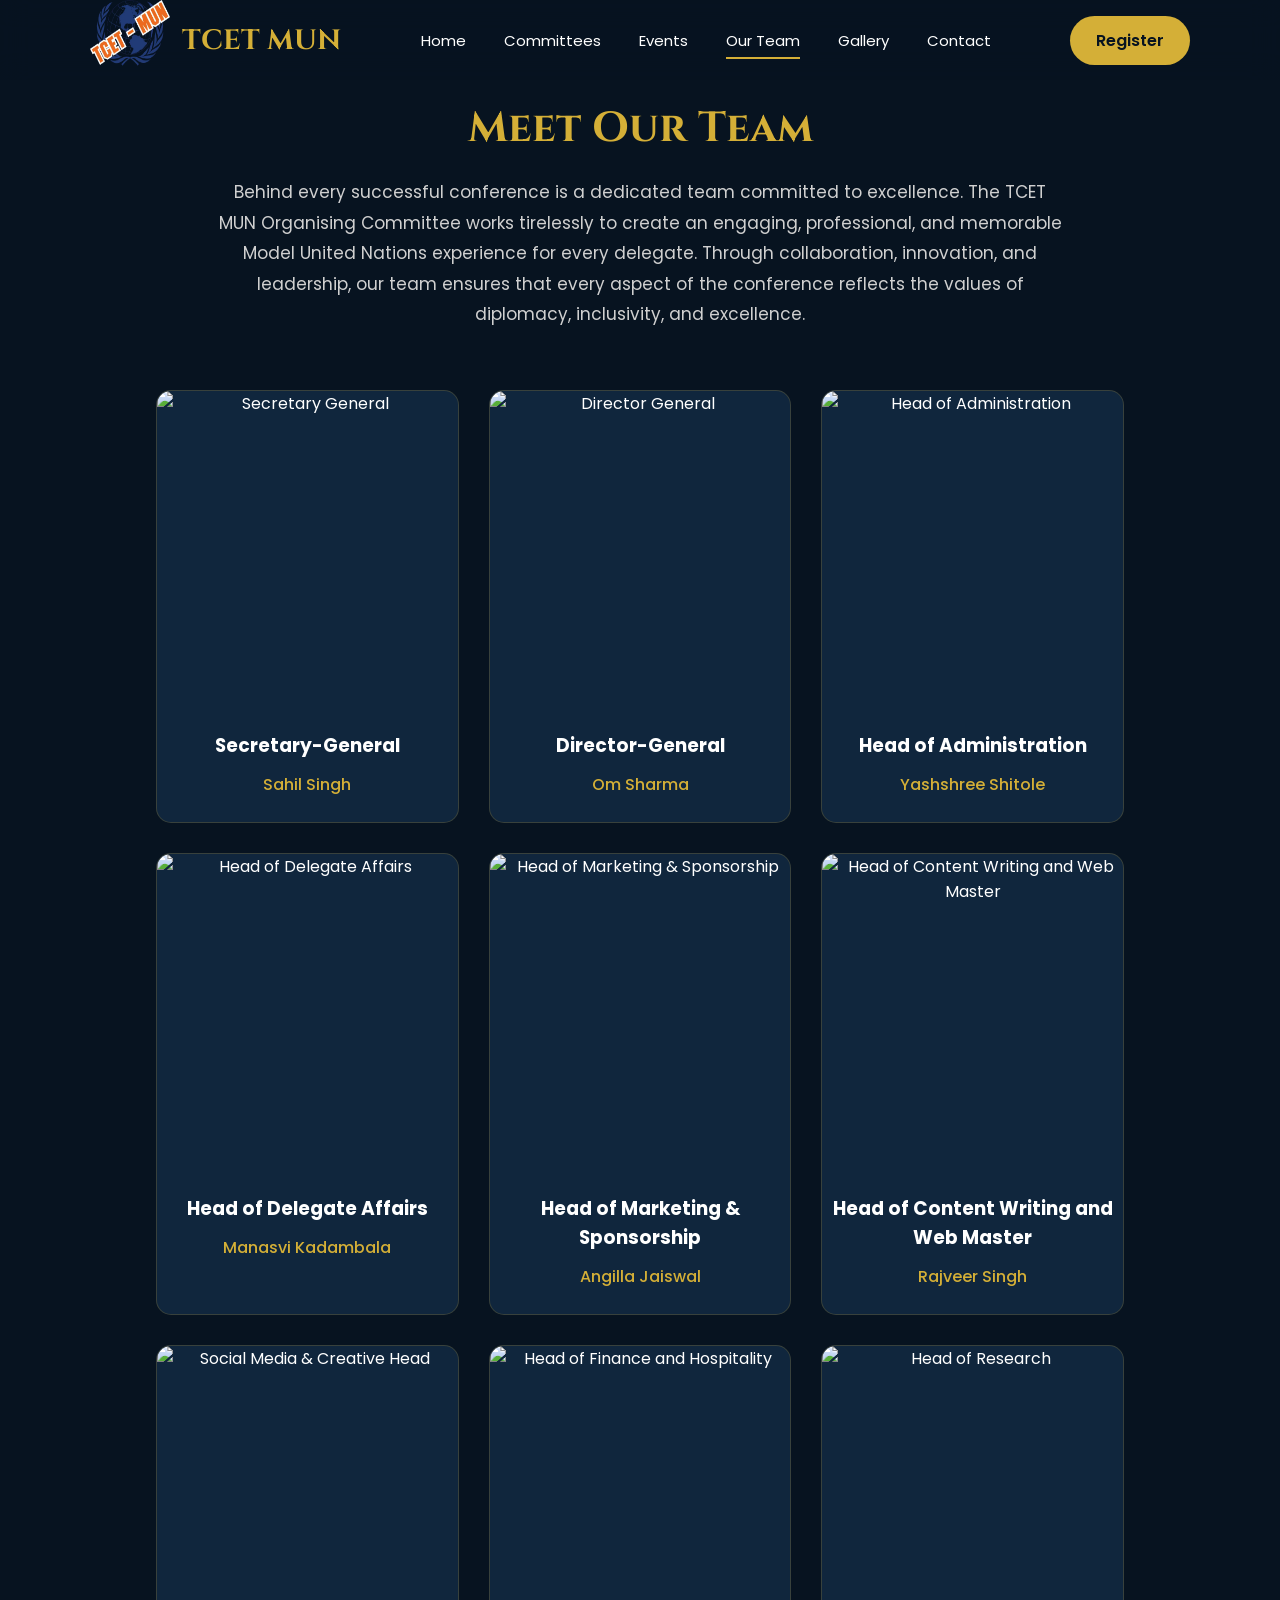
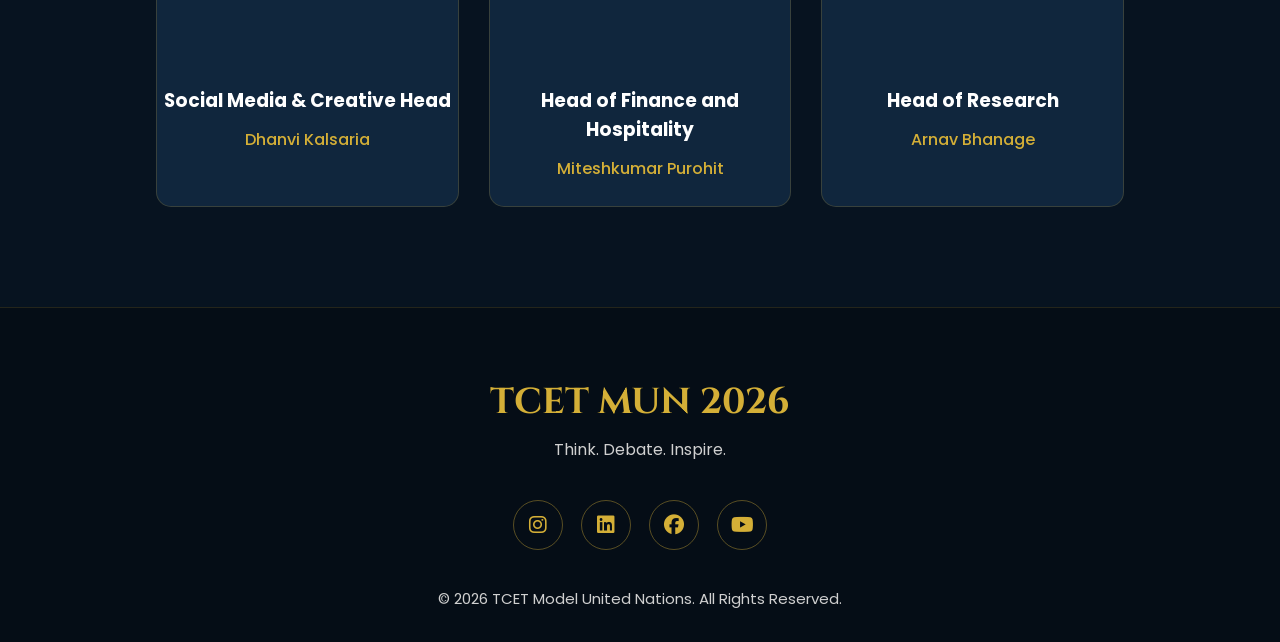
==== team.html @ 5deb4a2e "tcet mun website" ====
<!DOCTYPE html>
<html lang="en">
<head>

<link rel="stylesheet" href="style.css">
    <meta charset="UTF-8">
    <meta name="viewport" content="width=device-width, initial-scale=1.0">

    <title>TCET MUN 2026 | Think. Debate. Inspire.</title>

    <link rel="stylesheet" href="css/style.css">

    <link rel="preconnect" href="https://fonts.googleapis.com">

    <link rel="preconnect" href="https://fonts.gstatic.com" crossorigin>

    <link href="https://fonts.googleapis.com/css2?family=Cinzel:wght@400;500;600;700&family=Poppins:wght@300;400;500;600&display=swap" rel="stylesheet">

    <link rel="stylesheet"
        href="https://cdnjs.cloudflare.com/ajax/libs/font-awesome/6.5.2/css/all.min.css">

</head>

<body>

    <!-- ================= NAVBAR ================= -->

    <header>

        <nav class="navbar">

            <div class="logo">

                <img src="logo.png" alt="TCET MUN Logo">

                <h2>TCET MUN</h2>

            </div>

            <ul class="nav-links">

                <li><a href="index.html">Home</a></li>

                <li><a href="committees.html">Committees</a></li>

                <li><a href="events.html">Events</a></li>

                <li><a href="team.html" class="active">Our Team</a></li>

                <li><a href="gallery.html">Gallery</a></li>

                <li><a href="contact.html">Contact</a></li>

            </ul>

            <a href="#" class="register-btn">Register</a>

            <div class="hamburger">

                <span></span>

                <span></span>

                <span></span>

            </div>

        </nav>

    </header>





<!-- ================= OUR TEAM ================= -->

<section class="team" id="team">

    <div class="container">

        <div class="section-title">
            <h2>Meet Our Team</h2>
            <p>
                Behind every successful conference is a dedicated team committed to excellence.
                The TCET MUN Organising Committee works tirelessly to create an engaging,
                professional, and memorable Model United Nations experience for every delegate.
                Through collaboration, innovation, and leadership, our team ensures that every
                aspect of the conference reflects the values of diplomacy, inclusivity, and excellence.
            </p>
        </div>

        <div class="team-container">

            <div class="team-card">
                <img src="assets/team/member1.jpg" alt="Secretary General">
                <h3>Secretary-General</h3>
                <span>Sahil Singh</span>
            </div>

            <div class="team-card">
                <img src="assets/team/member2.jpg" alt="Director General">
                <h3>Director-General</h3>
                <span>Om Sharma</span>
            </div>

            <div class="team-card">
                <img src="assets/team/member3.jpg" alt="Head of Administration">
                <h3>Head of Administration</h3>
                <span>Yashshree Shitole</span>
            </div>

            <div class="team-card">
                <img src="assets/team/member4.jpg" alt="Head of Delegate Affairs ">
                <h3>Head of Delegate Affairs </h3>
                <span>Manasvi Kadambala</span>
            </div>

             <div class="team-card">
                <img src="assets/team/member3.jpg" alt="Head of Marketing & Sponsorship">
                <h3>Head of Marketing & Sponsorship</h3>
                <span>Angilla Jaiswal</span>
            </div>

            <div class="team-card">
                <img src="assets/team/member3.jpg" alt="Head of Content Writing and Web Master">
                <h3>Head of Content Writing and Web Master</h3>
                <span>Rajveer Singh</span>
            </div>

            <div class="team-card">
                <img src="assets/team/member3.jpg" alt="Social Media & Creative Head ">
                <h3>Social Media & Creative Head </h3>
                <span>Dhanvi Kalsaria</span>
            </div>

             <div class="team-card">
                <img src="assets/team/member3.jpg" alt=" Head of Finance and Hospitality">
                <h3> Head of Finance and Hospitality</h3>
                <span>Miteshkumar Purohit</span>
            </div>

            <div class="team-card">
                <img src="assets/team/member3.jpg" alt="Head of Research ">
                <h3>Head of Research</h3>
                <span>Arnav Bhanage</span>
            </div>

           


        </div>

    </div>

</section>

<!-- ================= FOOTER ================= -->

    <footer>

        <div class="footer-content">

            <h2>

                TCET MUN 2026

            </h2>

            <p>

                Think. Debate. Inspire.

            </p>

            <div class="social-icons">

                <a href="https://www.instagram.com/tcet_mun/"><i class="fab fa-instagram"></i></a>

                <a href="https://in.linkedin.com/company/tcetmun-society"><i class="fab fa-linkedin"></i></a>

                <a href="https://www.facebook.com/tcetmunsociety/"><i class="fab fa-facebook"></i></a>

                <a href="#"><i class="fab fa-youtube"></i></a>

            </div>

            <p class="copyright">

                © 2026 TCET Model United Nations.
                All Rights Reserved.

            </p>

        </div>

    </footer>
 <script src="js/script.js"></script>

</body>

</html>
---- style.css ----
/* =========================================================
   TCET MUN 2026
   STYLE.CSS (PART 1)
   Global + Navbar + Hero
========================================================= */

*{
    margin:0;
    padding:0;
    box-sizing:border-box;
}

html{
    scroll-behavior:smooth;
}

body{
    font-family:'Poppins',sans-serif;
    background:#071320;
    color:#ffffff;
    overflow-x:hidden;
}

img{
    max-width:100%;
    display:block;
}

a{
    text-decoration:none;
    color:inherit;
}

ul{
    list-style:none;
}

.container{
    width:90%;
    max-width:1200px;
    margin:auto;
}

/* =========================================================
   NAVBAR
========================================================= */

header{
    position:fixed;
    width:100%;
    top:0;
    left:0;
    z-index:1000;
}

.navbar{
    width:100%;
    height:80px;

    display:flex;
    justify-content:space-between;
    align-items:center;

    padding:0 7%;

    background:rgba(7,19,32,.75);

    backdrop-filter:blur(14px);

    transition:.35s;
}

.logo{
    display:flex;
    align-items:center;
    gap:12px;
}

.logo img{
    width:80px;
    height:80px;
    object-fit:fill;
}

.logo h2{
    font-family:'Cinzel',serif;
    font-size:28px;
    color:#d4af37;
}

.nav-links{
    display:flex;
    align-items:center;
    gap:38px;
}

.nav-links a{

    color:white;

    font-size:15px;

    transition:.3s;

    position:relative;
}

.nav-links a::after{

    content:"";

    position:absolute;

    left:0;

    bottom:-8px;

    width:0;

    height:2px;

    background:#d4af37;

    transition:.3s;
}

.nav-links a:hover::after,
.nav-links .active::after{

    width:100%;
}

.nav-links a:hover{

    color:#d4af37;
}

.register-btn{

    padding:12px 26px;

    background:#d4af37;

    color:#071320;

    font-weight:600;

    border-radius:40px;

    transition:.3s;
}

.register-btn:hover{

    transform:translateY(-3px);

    background:#f3cf5d;
}

.hamburger{

    display:none;

    flex-direction:column;

    gap:5px;

    cursor:pointer;
}

.hamburger span{

    width:28px;

    height:3px;

    background:white;

    border-radius:10px;
}

/* =========================================================
   HERO
========================================================= */

.hero{

    height:100vh;

    position:relative;

    display:flex;

    justify-content:center;

    align-items:center;

    text-align:center;

    background:url("../assets/hero.jpg") center center/cover no-repeat;
}

.overlay{

    position:absolute;

    inset:0;

    background:rgba(5,13,22,.68);
}

.hero-content{

    position:relative;

    z-index:2;

    width:90%;

    max-width:900px;
}

.tagline{

    letter-spacing:5px;

    color:#d4af37;

    margin-bottom:20px;

    font-size:15px;
}

.hero h1{

    font-family:'Cinzel',serif;

    font-size:85px;

    margin-bottom:15px;

    line-height:1.1;
}

.hero h1 span{

    color:#d4af37;
}

.hero h3{

    font-size:28px;

    font-weight:400;

    margin-bottom:25px;
}

.hero p{

    max-width:760px;

    margin:auto;

    line-height:1.9;

    font-size:18px;

    color:#e4e4e4;
}

.hero-buttons{

    margin-top:45px;

    display:flex;

    justify-content:center;

    gap:20px;

    flex-wrap:wrap;
}

.btn-primary{

    background:#d4af37;

    color:#071320;

    padding:16px 38px;

    border-radius:50px;

    font-weight:600;

    transition:.35s;
}

.btn-primary:hover{

    transform:translateY(-5px);

    background:#f1cb4d;
}

.btn-secondary{

    border:2px solid #d4af37;

    color:#ffffff;

    padding:16px 38px;

    border-radius:50px;

    transition:.35s;
}

.btn-secondary:hover{

    background:#d4af37;

    color:#071320;

    transform:translateY(-5px);
}

/* =========================================================
   SECTION TITLES
========================================================= */

section{

    padding:100px 8%;
}

section h2{

    text-align:center;

    font-size:42px;

    font-family:'Cinzel',serif;

    color:#d4af37;

    margin-bottom:40px;
}

/*=========================================================
    ABOUT SECTION
=========================================================*/

.about{
    background:#0d1b2a;
}

.about .container{
    max-width:1000px;
    margin:auto;
    text-align:center;
}

.about p{
    font-size:18px;
    line-height:1.9;
    color:#d9d9d9;
    margin-top:20px;
}

/*=========================================================
    FEATURES SECTION
=========================================================*/

.features{
    background:#071320;
}

.feature-container{

    display:grid;

    grid-template-columns:repeat(auto-fit,minmax(280px,1fr));

    gap:35px;

    margin-top:60px;
}

.card{

    background:#10263d;

    padding:45px 35px;

    border-radius:18px;

    text-align:center;

    transition:.4s;

    border:1px solid rgba(212,175,55,.25);

    cursor:pointer;
}

.card:hover{

    transform:translateY(-12px);

    box-shadow:0 20px 45px rgba(0,0,0,.35);

    border-color:#d4af37;
}

.card i{

    font-size:55px;

    color:#d4af37;

    margin-bottom:25px;
}

.card h3{

    font-size:24px;

    margin-bottom:18px;

    color:white;
}

.card p{

    color:#cfcfcf;

    line-height:1.8;

    font-size:16px;
}

/*=========================================================
    STATISTICS
=========================================================*/

.stats{

    display:grid;

    grid-template-columns:repeat(auto-fit,minmax(220px,1fr));

    gap:30px;

    background:#10263d;
}

.stat-box{

    background:#071320;

    padding:45px;

    text-align:center;

    border-radius:15px;

    transition:.35s;

    border:1px solid rgba(212,175,55,.2);
}

.stat-box:hover{

    transform:translateY(-10px);

    border-color:#d4af37;
}

.stat-box h2{

    font-size:60px;

    color:#d4af37;

    margin-bottom:12px;

    font-family:'Cinzel',serif;
}

.stat-box p{

    font-size:20px;

    color:#d9d9d9;
}

/*=========================================================
    CALL TO ACTION
=========================================================*/

.cta{

    background:linear-gradient(rgba(7,19,32,.9),
    rgba(7,19,32,.9)),
    url("../assets/cta.jpg") center/cover;

    text-align:center;
}

.cta h2{

    font-size:46px;

    margin-bottom:20px;
}

.cta p{

    width:75%;

    margin:auto;

    font-size:18px;

    line-height:1.9;

    color:#dddddd;

    margin-bottom:40px;
}

.cta .btn-primary{

    font-size:17px;
}

/*=========================================================
    SIMPLE FADE ANIMATION
=========================================================*/

.card,
.stat-box{

    animation:fadeUp .8s ease;
}

@keyframes fadeUp{

    from{

        opacity:0;

        transform:translateY(50px);
    }

    to{

        opacity:1;

        transform:translateY(0);
    }
}


/*=========================================================
    FOOTER
=========================================================*/

footer{
    background:#050d16;
    padding:70px 8% 30px;
    border-top:1px solid rgba(212,175,55,0.15);
}

.footer-content{
    max-width:1000px;
    margin:auto;
    text-align:center;
}

.footer-content h2{
    font-family:'Cinzel',serif;
    color:#d4af37;
    font-size:36px;
    margin-bottom:10px;
}

.footer-content p{
    color:#d0d0d0;
    line-height:1.8;
}

.social-icons{
    display:flex;
    justify-content:center;
    gap:18px;
    margin:35px 0;
}

.social-icons a{
    width:50px;
    height:50px;
    border:1px solid rgba(212,175,55,.4);
    border-radius:50%;
    display:flex;
    justify-content:center;
    align-items:center;
    transition:.35s;
}

.social-icons a i{
    font-size:20px;
    color:#d4af37;
}

.social-icons a:hover{
    background:#d4af37;
    transform:translateY(-5px);
}

.social-icons a:hover i{
    color:#071320;
}

.copyright{
    margin-top:30px;
    font-size:15px;
    color:#8f8f8f;
}

/*=========================================================
    RESPONSIVE DESIGN
=========================================================*/

@media(max-width:991px){

    .navbar{
        padding:0 5%;
    }

    .hero h1{
        font-size:60px;
    }

    .hero h3{
        font-size:24px;
    }

    .hero p{
        font-size:17px;
    }

    .cta p{
        width:90%;
    }

}

@media(max-width:768px){

    .navbar{
        height:75px;
    }

    .hamburger{
        display:flex;
        z-index:1001;
    }

    .register-btn{
        display:none;
    }

    .nav-links{
        position:fixed;
        top:75px;
        right:-100%;
        width:270px;
        height:calc(100vh - 75px);
        background:#071320;
        flex-direction:column;
        justify-content:flex-start;
        align-items:center;
        gap:35px;
        padding-top:50px;
        transition:.4s;
        box-shadow:-5px 0 20px rgba(0,0,0,.3);
    }

    .nav-links.active{
        right:0;
    }

    .hero{
        padding:0 20px;
    }

    .hero h1{
        font-size:48px;
    }

    .hero h3{
        font-size:22px;
    }

    .hero p{
        font-size:16px;
    }

    .hero-buttons{
        flex-direction:column;
        align-items:center;
    }

    .btn-primary,
    .btn-secondary{
        width:240px;
        text-align:center;
    }

    section{
        padding:80px 6%;
    }

    section h2{
        font-size:34px;
    }

    .card{
        padding:35px 25px;
    }

    .stat-box h2{
        font-size:48px;
    }

}

@media(max-width:576px){

    .logo h2{
        font-size:22px;
    }

    .logo img{
        width:45px;
        height:45px;
    }

    .tagline{
        font-size:12px;
        letter-spacing:3px;
    }

    .hero h1{
        font-size:38px;
    }

    .hero h3{
        font-size:18px;
    }

    .hero p{
        font-size:15px;
        line-height:1.8;
    }

    section h2{
        font-size:30px;
    }

    .about p,
    .cta p,
    .card p{
        font-size:15px;
    }

    .footer-content h2{
        font-size:30px;
    }

}

/*=========================================================
    NAVBAR ON SCROLL
=========================================================*/

header.scrolled .navbar{
    background:#071320;
    box-shadow:0 5px 20px rgba(0,0,0,.25);
}

/*=========================================================
    SCROLLBAR
=========================================================*/

::-webkit-scrollbar{
    width:10px;
}

::-webkit-scrollbar-track{
    background:#071320;
}

::-webkit-scrollbar-thumb{
    background:#d4af37;
    border-radius:10px;
}

::-webkit-scrollbar-thumb:hover{
    background:#f2cb4c;
}

/*=========================================================
    SELECTION
=========================================================*/

::selection{
    background:#d4af37;
    color:#071320;
}

/* ================= OUR TEAM ================= */

.team{
    padding:100px 8%;
    background:#071320;
}

.section-title{
    text-align:center;
    max-width:850px;
    margin:auto;
    margin-bottom:60px;
}

.section-title h2{
    font-size:42px;
    color:#d4af37;
    margin-bottom:20px;
    font-family:'Cinzel', serif;
}

.section-title p{
    color:#d0d0d0;
    line-height:1.8;
    font-size:17px;
}

.team-container{
    display:grid;
    grid-template-columns:repeat(auto-fit,minmax(250px,1fr));
    gap:30px;
}

.team-card{
    background:#10263d;
    border-radius:15px;
    overflow:hidden;
    text-align:center;
    transition:.3s;
    border:1px solid rgba(212,175,55,.2);
}

.team-card:hover{
    transform:translateY(-10px);
    border-color:#d4af37;
    box-shadow:0 15px 30px rgba(0,0,0,.3);
}

.team-card img{
    width:100%;
    height:320px;
    object-fit:cover;
}

.team-card h3{
    margin-top:20px;
    color:#ffffff;
}

.team-card span{
    display:block;
    color:#d4af37;
    margin:12px 0 25px;
    font-weight:500;
}
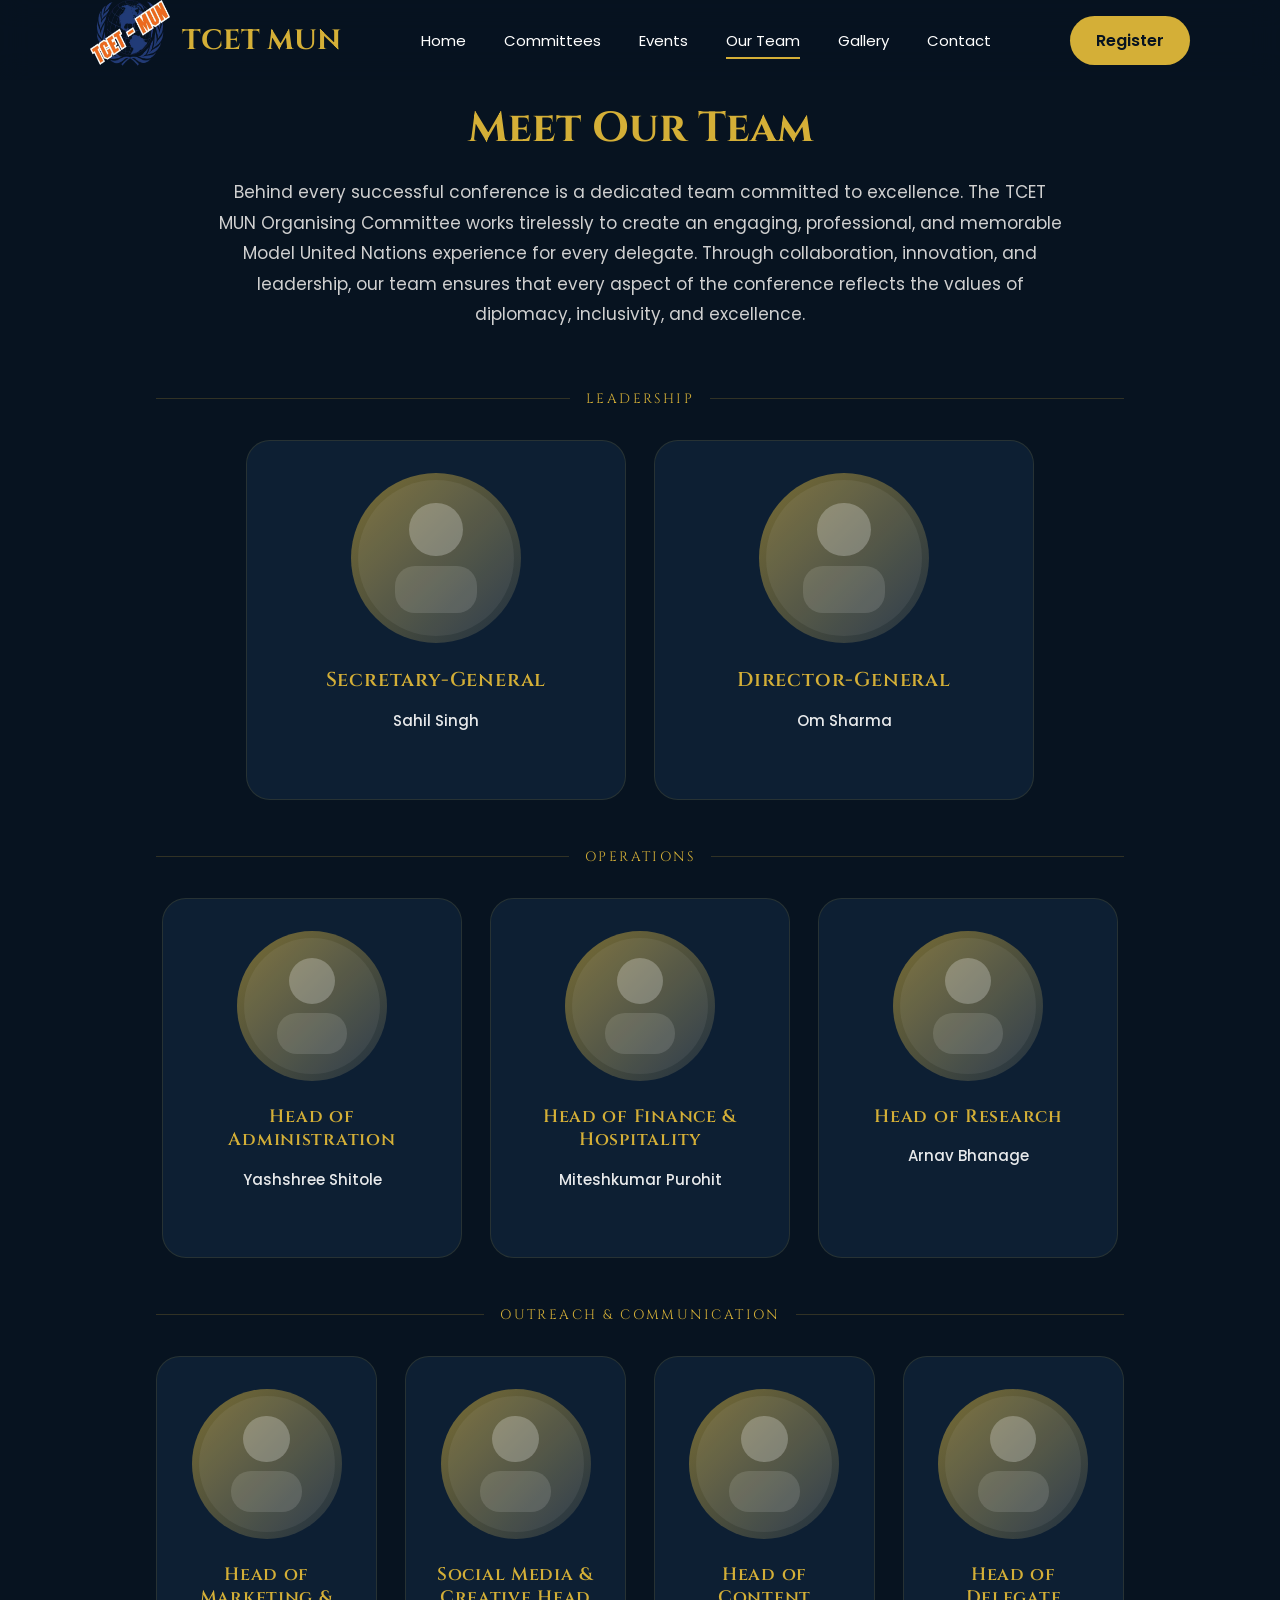
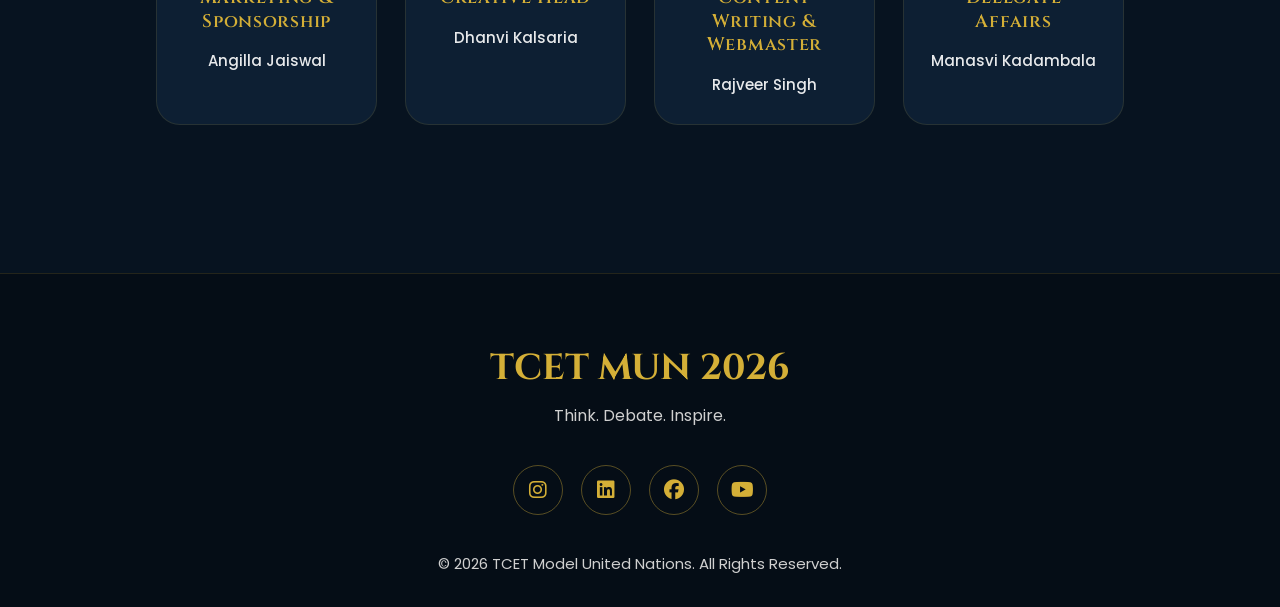
==== commit 1b683f61: "worked on the grid" ====
--- a/team.html
+++ b/team.html
@@ -1,202 +1,230 @@
 <!DOCTYPE html>
 <html lang="en">
 <head>
-
-<link rel="stylesheet" href="style.css">
-    <meta charset="UTF-8">
-    <meta name="viewport" content="width=device-width, initial-scale=1.0">
-
-    <title>TCET MUN 2026 | Think. Debate. Inspire.</title>
-
-    <link rel="stylesheet" href="css/style.css">
-
-    <link rel="preconnect" href="https://fonts.googleapis.com">
-
-    <link rel="preconnect" href="https://fonts.gstatic.com" crossorigin>
-
-    <link href="https://fonts.googleapis.com/css2?family=Cinzel:wght@400;500;600;700&family=Poppins:wght@300;400;500;600&display=swap" rel="stylesheet">
-
-    <link rel="stylesheet"
-        href="https://cdnjs.cloudflare.com/ajax/libs/font-awesome/6.5.2/css/all.min.css">
-
+  <meta charset="UTF-8">
+  <meta name="viewport" content="width=device-width, initial-scale=1.0">
+  <title>TCET MUN 2026 | Our Team</title>
+
+  <link rel="stylesheet" href="style.css">
+  <link rel="preconnect" href="https://fonts.googleapis.com">
+  <link rel="preconnect" href="https://fonts.gstatic.com" crossorigin>
+  <link href="https://fonts.googleapis.com/css2?family=Cinzel:wght@400;500;600;700&family=Poppins:wght@300;400;500;600&display=swap" rel="stylesheet">
+  <link rel="stylesheet" href="https://cdnjs.cloudflare.com/ajax/libs/font-awesome/6.5.2/css/all.min.css">
 </head>
 
-<body>
-
-    <!-- ================= NAVBAR ================= -->
-
-    <header>
-
-        <nav class="navbar">
-
-            <div class="logo">
-
-                <img src="logo.png" alt="TCET MUN Logo">
-
-                <h2>TCET MUN</h2>
-
-            </div>
-
-            <ul class="nav-links">
-
-                <li><a href="index.html">Home</a></li>
-
-                <li><a href="committees.html">Committees</a></li>
-
-                <li><a href="events.html">Events</a></li>
-
-                <li><a href="team.html" class="active">Our Team</a></li>
-
-                <li><a href="gallery.html">Gallery</a></li>
-
-                <li><a href="contact.html">Contact</a></li>
-
-            </ul>
-
-            <a href="#" class="register-btn">Register</a>
-
-            <div class="hamburger">
-
-                <span></span>
-
-                <span></span>
-
-                <span></span>
-
-            </div>
-
-        </nav>
-
-    </header>
-
-
-
-
-
-<!-- ================= OUR TEAM ================= -->
-
-<section class="team" id="team">
-
+<body class="team-page">
+
+  <!-- ================= NAVBAR ================= -->
+  <header>
+    <nav class="navbar">
+      <div class="logo">
+        <img src="logo.png" alt="TCET MUN Logo">
+        <h2>TCET MUN</h2>
+      </div>
+      <ul class="nav-links">
+        <li><a href="index.html">Home</a></li>
+        <li><a href="committees.html">Committees</a></li>
+        <li><a href="events.html">Events</a></li>
+        <li><a href="team.html" class="active">Our Team</a></li>
+        <li><a href="gallery.html">Gallery</a></li>
+        <li><a href="contact.html">Contact</a></li>
+      </ul>
+      <a href="#" class="register-btn">Register</a>
+      <div class="hamburger">
+        <span></span>
+        <span></span>
+        <span></span>
+      </div>
+    </nav>
+  </header>
+
+  <!-- ================= OUR TEAM ================= -->
+  <section class="team" id="team">
     <div class="container">
 
-        <div class="section-title">
-            <h2>Meet Our Team</h2>
-            <p>
-                Behind every successful conference is a dedicated team committed to excellence.
-                The TCET MUN Organising Committee works tirelessly to create an engaging,
-                professional, and memorable Model United Nations experience for every delegate.
-                Through collaboration, innovation, and leadership, our team ensures that every
-                aspect of the conference reflects the values of diplomacy, inclusivity, and excellence.
-            </p>
-        </div>
-
-        <div class="team-container">
-
-            <div class="team-card">
-                <img src="assets/team/member1.jpg" alt="Secretary General">
-                <h3>Secretary-General</h3>
-                <span>Sahil Singh</span>
-            </div>
-
-            <div class="team-card">
-                <img src="assets/team/member2.jpg" alt="Director General">
-                <h3>Director-General</h3>
-                <span>Om Sharma</span>
-            </div>
-
-            <div class="team-card">
-                <img src="assets/team/member3.jpg" alt="Head of Administration">
-                <h3>Head of Administration</h3>
-                <span>Yashshree Shitole</span>
-            </div>
-
-            <div class="team-card">
-                <img src="assets/team/member4.jpg" alt="Head of Delegate Affairs ">
-                <h3>Head of Delegate Affairs </h3>
-                <span>Manasvi Kadambala</span>
-            </div>
-
-             <div class="team-card">
-                <img src="assets/team/member3.jpg" alt="Head of Marketing & Sponsorship">
-                <h3>Head of Marketing & Sponsorship</h3>
-                <span>Angilla Jaiswal</span>
-            </div>
-
-            <div class="team-card">
-                <img src="assets/team/member3.jpg" alt="Head of Content Writing and Web Master">
-                <h3>Head of Content Writing and Web Master</h3>
-                <span>Rajveer Singh</span>
-            </div>
-
-            <div class="team-card">
-                <img src="assets/team/member3.jpg" alt="Social Media & Creative Head ">
-                <h3>Social Media & Creative Head </h3>
-                <span>Dhanvi Kalsaria</span>
-            </div>
-
-             <div class="team-card">
-                <img src="assets/team/member3.jpg" alt=" Head of Finance and Hospitality">
-                <h3> Head of Finance and Hospitality</h3>
-                <span>Miteshkumar Purohit</span>
-            </div>
-
-            <div class="team-card">
-                <img src="assets/team/member3.jpg" alt="Head of Research ">
-                <h3>Head of Research</h3>
-                <span>Arnav Bhanage</span>
-            </div>
-
-           
-
-
-        </div>
+      <div class="section-title">
+        <h2>Meet Our Team</h2>
+        <p>
+          Behind every successful conference is a dedicated team committed to excellence.
+          The TCET MUN Organising Committee works tirelessly to create an engaging,
+          professional, and memorable Model United Nations experience for every delegate.
+          Through collaboration, innovation, and leadership, our team ensures that every
+          aspect of the conference reflects the values of diplomacy, inclusivity, and excellence.
+        </p>
+      </div>
+
+      <!-- Row 1: Leadership (2 cards) -->
+      <div class="team-block">
+        <div class="block-header">
+          <div class="block-line"></div>
+          <span class="block-label">Leadership</span>
+          <div class="block-line right"></div>
+        </div>
+        <div class="team-row row-2">
+
+          <div class="team-card lead">
+            <div class="photo-ring">
+              <img src="assets/team/sg.jpg" alt="Secretary-General Sahil Singh"
+                onerror="this.style.display='none'; this.nextElementSibling.style.display='flex';">
+              <div class="photo-placeholder-inner">
+                <div class="silhouette-head"></div>
+                <div class="silhouette-body"></div>
+              </div>
+            </div>
+            <h3>Secretary-General</h3>
+            <span>Sahil Singh</span>
+          </div>
+
+          <div class="team-card lead">
+            <div class="photo-ring">
+              <img src="assets/team/dg.jpg" alt="Director-General Om Sharma"
+                onerror="this.style.display='none'; this.nextElementSibling.style.display='flex';">
+              <div class="photo-placeholder-inner">
+                <div class="silhouette-head"></div>
+                <div class="silhouette-body"></div>
+              </div>
+            </div>
+            <h3>Director-General</h3>
+            <span>Om Sharma</span>
+          </div>
+
+        </div>
+      </div>
+
+      <!-- Row 2: Operations (3 cards) -->
+      <div class="team-block">
+        <div class="block-header">
+          <div class="block-line"></div>
+          <span class="block-label">Operations</span>
+          <div class="block-line right"></div>
+        </div>
+        <div class="team-row row-3">
+
+          <div class="team-card">
+            <div class="photo-ring">
+              <img src="assets/team/hoa.jpg" alt="Head of Administration Yashshree Shitole"
+                onerror="this.style.display='none'; this.nextElementSibling.style.display='flex';">
+              <div class="photo-placeholder-inner">
+                <div class="silhouette-head"></div>
+                <div class="silhouette-body"></div>
+              </div>
+            </div>
+            <h3>Head of Administration</h3>
+            <span>Yashshree Shitole</span>
+          </div>
+
+          <div class="team-card">
+            <div class="photo-ring">
+              <img src="assets/team/finance.jpg" alt="Head of Finance and Hospitality Miteshkumar Purohit"
+                onerror="this.style.display='none'; this.nextElementSibling.style.display='flex';">
+              <div class="photo-placeholder-inner">
+                <div class="silhouette-head"></div>
+                <div class="silhouette-body"></div>
+              </div>
+            </div>
+            <h3>Head of Finance &amp; Hospitality</h3>
+            <span>Miteshkumar Purohit</span>
+          </div>
+
+          <div class="team-card">
+            <div class="photo-ring">
+              <img src="assets/team/research.jpg" alt="Head of Research Arnav Bhanage"
+                onerror="this.style.display='none'; this.nextElementSibling.style.display='flex';">
+              <div class="photo-placeholder-inner">
+                <div class="silhouette-head"></div>
+                <div class="silhouette-body"></div>
+              </div>
+            </div>
+            <h3>Head of Research</h3>
+            <span>Arnav Bhanage</span>
+          </div>
+
+        </div>
+      </div>
+
+      <!-- Row 3: Outreach & Communication (4 cards) -->
+      <div class="team-block">
+        <div class="block-header">
+          <div class="block-line"></div>
+          <span class="block-label">Outreach &amp; Communication</span>
+          <div class="block-line right"></div>
+        </div>
+        <div class="team-row row-4">
+
+          <div class="team-card">
+            <div class="photo-ring">
+              <img src="assets/team/marketing.jpg" alt="Head of Marketing and Sponsorship Angilla Jaiswal"
+                onerror="this.style.display='none'; this.nextElementSibling.style.display='flex';">
+              <div class="photo-placeholder-inner">
+                <div class="silhouette-head"></div>
+                <div class="silhouette-body"></div>
+              </div>
+            </div>
+            <h3>Head of Marketing &amp; Sponsorship</h3>
+            <span>Angilla Jaiswal</span>
+          </div>
+
+          <div class="team-card">
+            <div class="photo-ring">
+              <img src="assets/team/social.jpg" alt="Social Media and Creative Head Dhanvi Kalsaria"
+                onerror="this.style.display='none'; this.nextElementSibling.style.display='flex';">
+              <div class="photo-placeholder-inner">
+                <div class="silhouette-head"></div>
+                <div class="silhouette-body"></div>
+              </div>
+            </div>
+            <h3>Social Media &amp; Creative Head</h3>
+            <span>Dhanvi Kalsaria</span>
+          </div>
+
+          <div class="team-card">
+            <div class="photo-ring">
+              <img src="assets/team/content.jpg" alt="Head of Content Writing and Webmaster Rajveer Singh"
+                onerror="this.style.display='none'; this.nextElementSibling.style.display='flex';">
+              <div class="photo-placeholder-inner">
+                <div class="silhouette-head"></div>
+                <div class="silhouette-body"></div>
+              </div>
+            </div>
+            <h3>Head of Content Writing &amp; Webmaster</h3>
+            <span>Rajveer Singh</span>
+          </div>
+
+          <div class="team-card">
+            <div class="photo-ring">
+              <img src="assets/team/delegate.jpg" alt="Head of Delegate Affairs Manasvi Kadambala"
+                onerror="this.style.display='none'; this.nextElementSibling.style.display='flex';">
+              <div class="photo-placeholder-inner">
+                <div class="silhouette-head"></div>
+                <div class="silhouette-body"></div>
+              </div>
+            </div>
+            <h3>Head of Delegate Affairs</h3>
+            <span>Manasvi Kadambala</span>
+          </div>
+
+        </div>
+      </div>
 
     </div>
-
-</section>
-
-<!-- ================= FOOTER ================= -->
-
-    <footer>
-
-        <div class="footer-content">
-
-            <h2>
-
-                TCET MUN 2026
-
-            </h2>
-
-            <p>
-
-                Think. Debate. Inspire.
-
-            </p>
-
-            <div class="social-icons">
-
-                <a href="https://www.instagram.com/tcet_mun/"><i class="fab fa-instagram"></i></a>
-
-                <a href="https://in.linkedin.com/company/tcetmun-society"><i class="fab fa-linkedin"></i></a>
-
-                <a href="https://www.facebook.com/tcetmunsociety/"><i class="fab fa-facebook"></i></a>
-
-                <a href="#"><i class="fab fa-youtube"></i></a>
-
-            </div>
-
-            <p class="copyright">
-
-                © 2026 TCET Model United Nations.
-                All Rights Reserved.
-
-            </p>
-
-        </div>
-
-    </footer>
- <script src="js/script.js"></script>
+  </section>
+
+  <!-- ================= FOOTER ================= -->
+  <footer>
+    <div class="footer-content">
+      <h2>TCET MUN 2026</h2>
+      <p>Think. Debate. Inspire.</p>
+      <div class="social-icons">
+        <a href="https://www.instagram.com/tcet_mun/"><i class="fab fa-instagram"></i></a>
+        <a href="https://in.linkedin.com/company/tcetmun-society"><i class="fab fa-linkedin"></i></a>
+        <a href="https://www.facebook.com/tcetmunsociety/"><i class="fab fa-facebook"></i></a>
+        <a href="#"><i class="fab fa-youtube"></i></a>
+      </div>
+      <p class="copyright">© 2026 TCET Model United Nations. All Rights Reserved.</p>
+    </div>
+  </footer>
+
+  <script src="js/script.js"></script>
 
 </body>
-
 </html>
--- a/style.css
+++ b/style.css
@@ -824,66 +824,181 @@
 
 /* ================= OUR TEAM ================= */
 
-.team{
-    padding:100px 8%;
-    background:#071320;
-}
-
-.section-title{
-    text-align:center;
-    max-width:850px;
-    margin:auto;
-    margin-bottom:60px;
-}
-
-.section-title h2{
-    font-size:42px;
-    color:#d4af37;
-    margin-bottom:20px;
-    font-family:'Cinzel', serif;
-}
-
-.section-title p{
-    color:#d0d0d0;
-    line-height:1.8;
-    font-size:17px;
-}
-
-.team-container{
-    display:grid;
-    grid-template-columns:repeat(auto-fit,minmax(250px,1fr));
-    gap:30px;
-}
-
-.team-card{
-    background:#10263d;
-    border-radius:15px;
-    overflow:hidden;
-    text-align:center;
-    transition:.3s;
-    border:1px solid rgba(212,175,55,.2);
-}
-
-.team-card:hover{
-    transform:translateY(-10px);
-    border-color:#d4af37;
-    box-shadow:0 15px 30px rgba(0,0,0,.3);
-}
-
-.team-card img{
-    width:100%;
-    height:320px;
-    object-fit:cover;
-}
-
-.team-card h3{
-    margin-top:20px;
-    color:#ffffff;
-}
-
-.team-card span{
-    display:block;
-    color:#d4af37;
-    margin:12px 0 25px;
-    font-weight:500;
-}+body.team-page .team {
+    padding: 100px 8%;
+    background: #071320;
+}
+
+body.team-page .section-title {
+    text-align: center;
+    max-width: 850px;
+    margin: 0 auto 60px;
+}
+
+body.team-page .section-title h2 {
+    font-size: 42px;
+    color: #d4af37;
+    margin-bottom: 20px;
+    font-family: 'Cinzel', serif;
+}
+
+body.team-page .section-title p {
+    color: #d0d0d0;
+    line-height: 1.8;
+    font-size: 17px;
+}
+
+body.team-page .team .container {
+    max-width: 1200px;
+    margin: auto;
+}
+
+body.team-page .team-block {
+    margin-bottom: 3rem;
+}
+
+body.team-page .block-header {
+    display: flex;
+    align-items: center;
+    justify-content: center;
+    gap: 1rem;
+    margin-bottom: 2rem;
+}
+
+body.team-page .block-line {
+    flex: 1;
+    height: 1px;
+    background: rgba(212, 175, 55, 0.2);
+}
+
+body.team-page .block-label {
+    color: #d4af37;
+    font-family: 'Cinzel', serif;
+    font-size: 0.85rem;
+    letter-spacing: 0.18em;
+    text-transform: uppercase;
+}
+
+body.team-page .team-row {
+    display: flex;
+    justify-content: center;
+    gap: 1.75rem;
+    flex-wrap: wrap;
+}
+
+body.team-page .team-row.row-2 .team-card {
+    flex: 1 1 320px;
+    max-width: 380px;
+}
+
+body.team-page .team-row.row-3 .team-card {
+    flex: 1 1 260px;
+    max-width: 300px;
+}
+
+body.team-page .team-row.row-4 .team-card {
+    flex: 1 1 210px;
+    max-width: 240px;
+}
+
+body.team-page .team-card.lead {
+    max-width: 420px;
+}
+
+body.team-page .team-card {
+    display: flex;
+    flex-direction: column;
+    align-items: center;
+    gap: 1rem;
+    background: rgba(16, 38, 61, 0.7);
+    border: 1px solid rgba(212, 175, 55, 0.13);
+    border-radius: 24px;
+    padding: 2rem 1.5rem 1.75rem;
+    min-height: 360px;
+    text-align: center;
+}
+
+body.team-page .photo-ring {
+    width: 150px;
+    height: 150px;
+    border-radius: 50%;
+    padding: 7px;
+    background: linear-gradient(135deg, rgba(212, 175, 55, 0.55), rgba(255, 255, 255, 0.08));
+    display: flex;
+    align-items: center;
+    justify-content: center;
+    margin-bottom: 0.5rem;
+}
+
+body.team-page .team-card.lead .photo-ring {
+    width: 170px;
+    height: 170px;
+}
+
+body.team-page .photo-ring img {
+    width: 100%;
+    height: 100%;
+    object-fit: cover;
+    border-radius: 50%;
+}
+
+body.team-page .photo-placeholder-inner {
+    width: 100%;
+    height: 100%;
+    border-radius: 50%;
+    background: rgba(255, 255, 255, 0.06);
+    display: flex;
+    align-items: center;
+    justify-content: center;
+    flex-direction: column;
+    gap: 0.6rem;
+}
+
+body.team-page .silhouette-head {
+    width: 34%;
+    height: 34%;
+    background: rgba(255, 255, 255, 0.25);
+    border-radius: 50%;
+}
+
+body.team-page .silhouette-body {
+    width: 52%;
+    height: 30%;
+    background: rgba(255, 255, 255, 0.12);
+    border-radius: 20px;
+}
+
+body.team-page .team-card h3 {
+    font-family: 'Cinzel', serif;
+    font-size: 18px;
+    font-weight: 600;
+    letter-spacing: 0.04em;
+    color: #d4af37;
+    margin: 0;
+    line-height: 1.3;
+}
+
+body.team-page .team-card span {
+    font-family: 'Poppins', sans-serif;
+    font-size: 15px;
+    font-weight: 500;
+    color: rgba(255, 255, 255, 0.9);
+}
+
+body.team-page .team-card.lead h3 {
+    font-size: 20px;
+}
+
+@media (max-width: 900px) {
+    body.team-page .team-row {
+        gap: 1rem;
+    }
+
+    body.team-page .team-row.row-2 .team-card,
+    body.team-page .team-row.row-3 .team-card,
+    body.team-page .team-row.row-4 .team-card {
+        flex: 1 1 100%;
+        max-width: 100%;
+    }
+}
+
